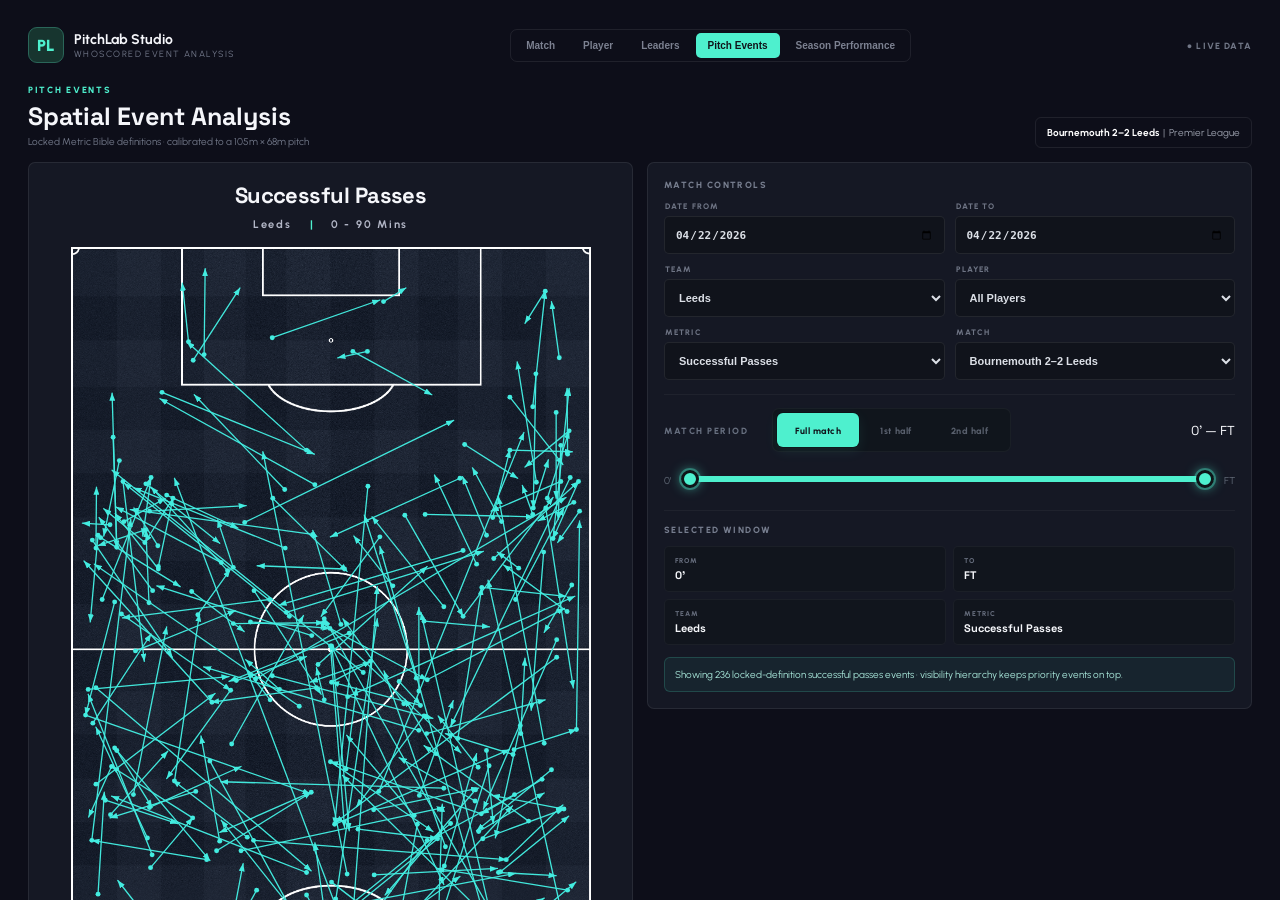
==== matches-compared.html @ 4f1cd459 "Add Matches Compared page shell" ====
<!doctype html>
<html lang="en">
<head>
<meta charset="utf-8">
<meta name="viewport" content="width=device-width,initial-scale=1">
<title>PitchLab — Matches Compared</title>
<style>html,body{margin:0;width:100%;height:100%;background:#0d0e19;overflow:hidden}iframe{display:block;width:100%;height:100%;border:0}</style>
</head>
<body>
<iframe id="pitchlab-compared" src="base.html?v=matches-compared-1" title="PitchLab Matches Compared"></iframe>
<script>
const frame=document.getElementById('pitchlab-compared');
frame.addEventListener('load',()=>{
  const doc=frame.contentDocument;if(!doc)return;
  const addCss=(href,key)=>{const el=doc.createElement('link');el.rel='stylesheet';el.href=href;el.dataset[key]='1';doc.head.appendChild(el)};
  const addJs=(src,key)=>new Promise((resolve,reject)=>{const el=doc.createElement('script');el.src=src;el.async=false;el.dataset[key]='1';el.onload=resolve;el.onerror=reject;doc.body.appendChild(el)});
  const V='matches-compared-1';
  ['ui-integration.css','ui-polish.css','ui-v31-fixes.css','ui-matches-compared.css'].forEach((s,i)=>addCss(`${s}?v=${V}`,`mcc${i}`));
  const scripts=['ui-carry-metrics.js','ui-extra-metrics.js','ui-golden-metrics-v2.js','ui-possession-golden.js','ui-touch-metrics-fix.js','ui-passing-metrics-golden.js','ui-metric-bible-sync.js','ui-gold-passing-family.js','ui-forward-pass-definition.js','ui-long-pass-definition.js','ui-progressive-pass-definition.js','ui-penalty-box-pass-definition.js','ui-penalty-area-entries-gold.js','ui-gold-simple-event-family.js','ui-open-play-cross-definition.js','ui-throw-in-touch-territory-definition.js','ui-takeon-corner-definition.js','ui-goal-family-definition.js','ui-defensive-residual-definition.js','ui-gold-recovery-duels-family.js','ui-gold-attacking-family.js','ui-final-third-entries-gold.js','ui-action-outcome-definition.js','ui-team-metric-bible.js','ui-season-nav.js','ui-matches-compared.js'];
  (async()=>{for(let i=0;i<scripts.length;i++)await addJs(`${scripts[i]}?v=${V}`,`mcj${i}`)})().catch(err=>console.error('[PitchLab Matches Compared]',err));
});
</script>
</body>
</html>
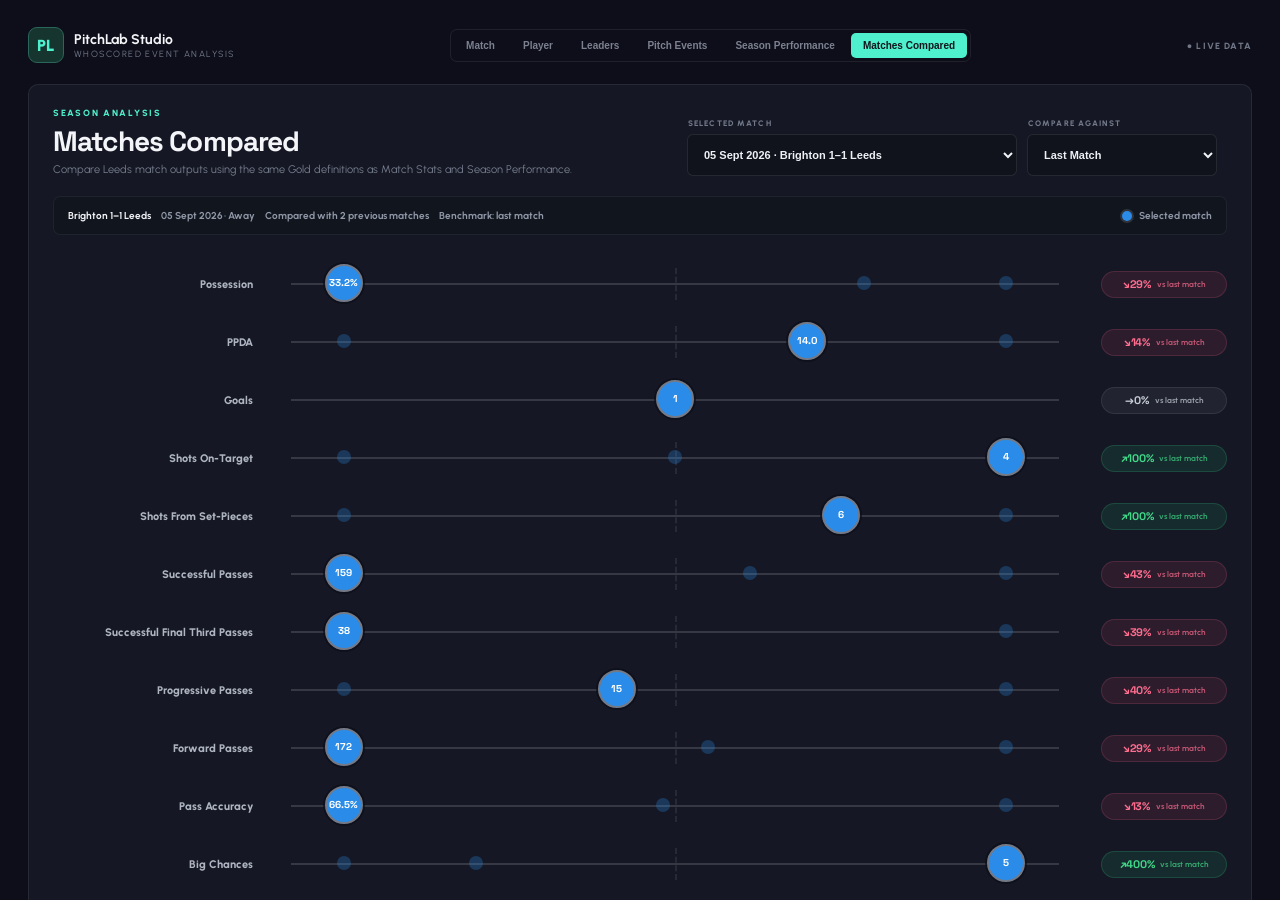
==== commit c4b33092: "Bump Matches Compared cache" ====
--- a/matches-compared.html
+++ b/matches-compared.html
@@ -7,14 +7,14 @@
 <style>html,body{margin:0;width:100%;height:100%;background:#0d0e19;overflow:hidden}iframe{display:block;width:100%;height:100%;border:0}</style>
 </head>
 <body>
-<iframe id="pitchlab-compared" src="base.html?v=matches-compared-1" title="PitchLab Matches Compared"></iframe>
+<iframe id="pitchlab-compared" src="base.html?v=matches-compared-2" title="PitchLab Matches Compared"></iframe>
 <script>
 const frame=document.getElementById('pitchlab-compared');
 frame.addEventListener('load',()=>{
   const doc=frame.contentDocument;if(!doc)return;
   const addCss=(href,key)=>{const el=doc.createElement('link');el.rel='stylesheet';el.href=href;el.dataset[key]='1';doc.head.appendChild(el)};
   const addJs=(src,key)=>new Promise((resolve,reject)=>{const el=doc.createElement('script');el.src=src;el.async=false;el.dataset[key]='1';el.onload=resolve;el.onerror=reject;doc.body.appendChild(el)});
-  const V='matches-compared-1';
+  const V='matches-compared-2';
   ['ui-integration.css','ui-polish.css','ui-v31-fixes.css','ui-matches-compared.css'].forEach((s,i)=>addCss(`${s}?v=${V}`,`mcc${i}`));
   const scripts=['ui-carry-metrics.js','ui-extra-metrics.js','ui-golden-metrics-v2.js','ui-possession-golden.js','ui-touch-metrics-fix.js','ui-passing-metrics-golden.js','ui-metric-bible-sync.js','ui-gold-passing-family.js','ui-forward-pass-definition.js','ui-long-pass-definition.js','ui-progressive-pass-definition.js','ui-penalty-box-pass-definition.js','ui-penalty-area-entries-gold.js','ui-gold-simple-event-family.js','ui-open-play-cross-definition.js','ui-throw-in-touch-territory-definition.js','ui-takeon-corner-definition.js','ui-goal-family-definition.js','ui-defensive-residual-definition.js','ui-gold-recovery-duels-family.js','ui-gold-attacking-family.js','ui-final-third-entries-gold.js','ui-action-outcome-definition.js','ui-team-metric-bible.js','ui-season-nav.js','ui-matches-compared.js'];
   (async()=>{for(let i=0;i<scripts.length;i++)await addJs(`${scripts[i]}?v=${V}`,`mcj${i}`)})().catch(err=>console.error('[PitchLab Matches Compared]',err));
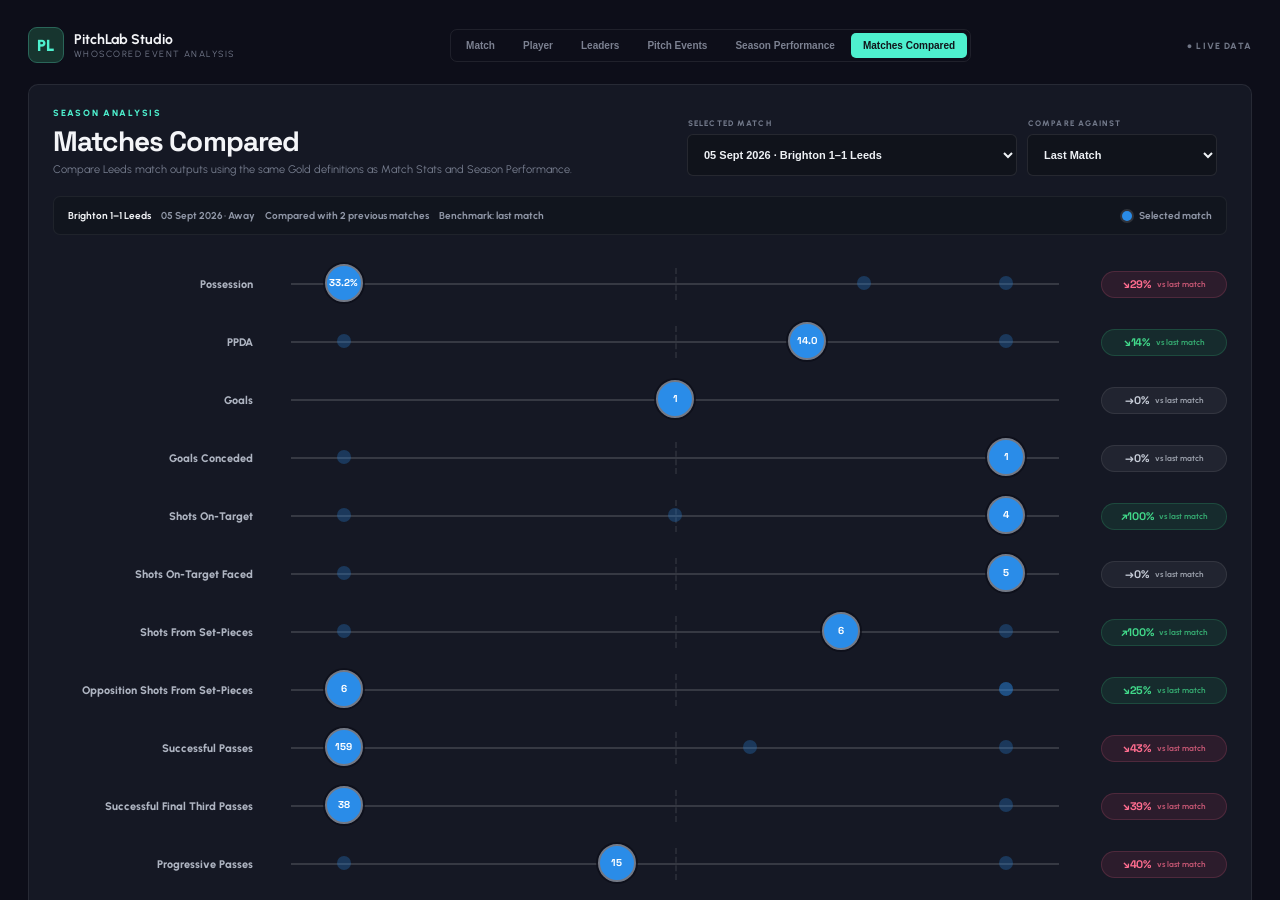
==== commit 727544d1: "Bump Matches Compared defensive cache" ====
--- a/matches-compared.html
+++ b/matches-compared.html
@@ -7,14 +7,14 @@
 <style>html,body{margin:0;width:100%;height:100%;background:#0d0e19;overflow:hidden}iframe{display:block;width:100%;height:100%;border:0}</style>
 </head>
 <body>
-<iframe id="pitchlab-compared" src="base.html?v=matches-compared-2" title="PitchLab Matches Compared"></iframe>
+<iframe id="pitchlab-compared" src="base.html?v=matches-compared-3" title="PitchLab Matches Compared"></iframe>
 <script>
 const frame=document.getElementById('pitchlab-compared');
 frame.addEventListener('load',()=>{
   const doc=frame.contentDocument;if(!doc)return;
   const addCss=(href,key)=>{const el=doc.createElement('link');el.rel='stylesheet';el.href=href;el.dataset[key]='1';doc.head.appendChild(el)};
   const addJs=(src,key)=>new Promise((resolve,reject)=>{const el=doc.createElement('script');el.src=src;el.async=false;el.dataset[key]='1';el.onload=resolve;el.onerror=reject;doc.body.appendChild(el)});
-  const V='matches-compared-2';
+  const V='matches-compared-3';
   ['ui-integration.css','ui-polish.css','ui-v31-fixes.css','ui-matches-compared.css'].forEach((s,i)=>addCss(`${s}?v=${V}`,`mcc${i}`));
   const scripts=['ui-carry-metrics.js','ui-extra-metrics.js','ui-golden-metrics-v2.js','ui-possession-golden.js','ui-touch-metrics-fix.js','ui-passing-metrics-golden.js','ui-metric-bible-sync.js','ui-gold-passing-family.js','ui-forward-pass-definition.js','ui-long-pass-definition.js','ui-progressive-pass-definition.js','ui-penalty-box-pass-definition.js','ui-penalty-area-entries-gold.js','ui-gold-simple-event-family.js','ui-open-play-cross-definition.js','ui-throw-in-touch-territory-definition.js','ui-takeon-corner-definition.js','ui-goal-family-definition.js','ui-defensive-residual-definition.js','ui-gold-recovery-duels-family.js','ui-gold-attacking-family.js','ui-final-third-entries-gold.js','ui-action-outcome-definition.js','ui-team-metric-bible.js','ui-season-nav.js','ui-matches-compared.js'];
   (async()=>{for(let i=0;i<scripts.length;i++)await addJs(`${scripts[i]}?v=${V}`,`mcj${i}`)})().catch(err=>console.error('[PitchLab Matches Compared]',err));
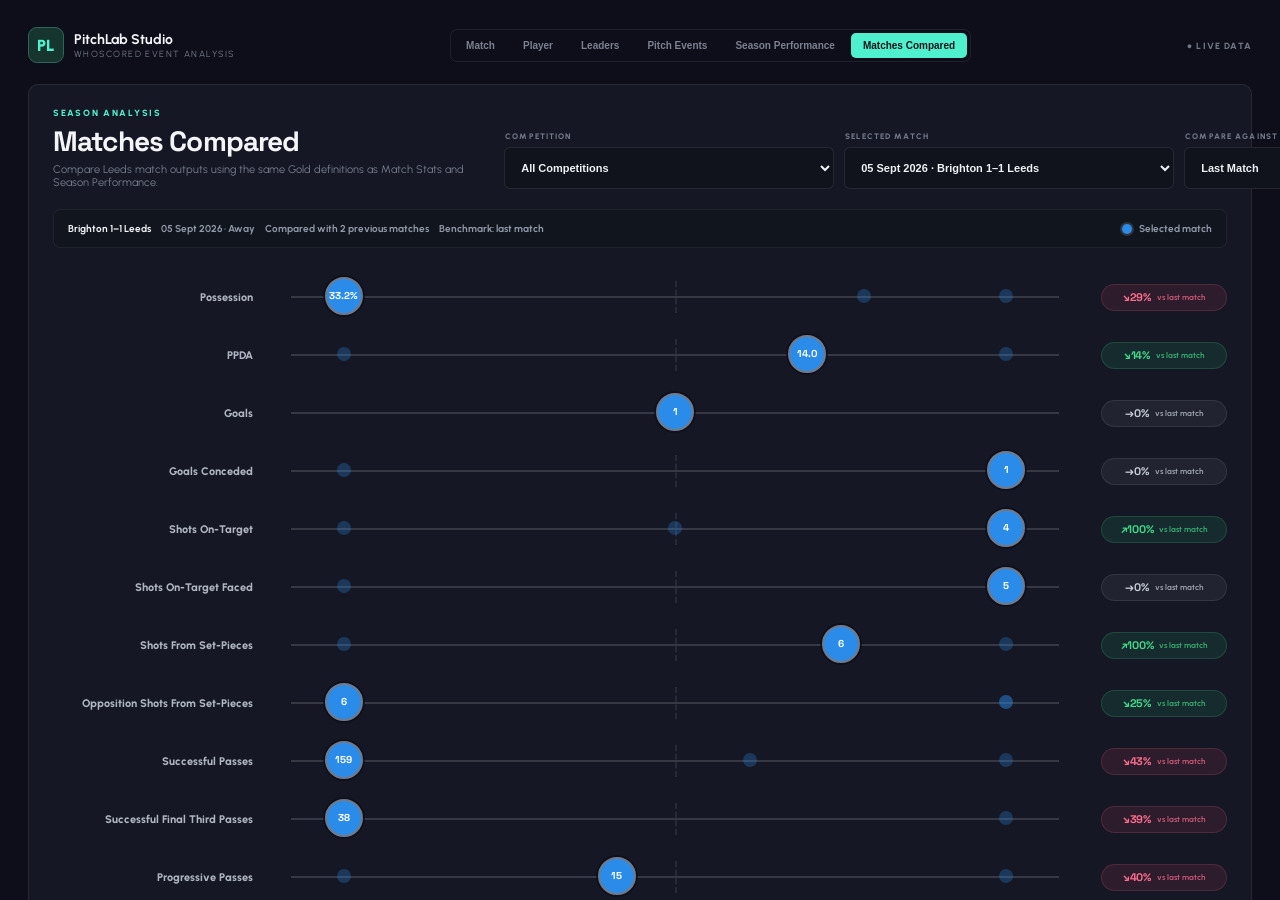
==== commit 77916dbf: "Load competition filter on Matches Compared" ====
--- a/matches-compared.html
+++ b/matches-compared.html
@@ -7,16 +7,16 @@
 <style>html,body{margin:0;width:100%;height:100%;background:#0d0e19;overflow:hidden}iframe{display:block;width:100%;height:100%;border:0}</style>
 </head>
 <body>
-<iframe id="pitchlab-compared" src="base.html?v=matches-compared-3" title="PitchLab Matches Compared"></iframe>
+<iframe id="pitchlab-compared" src="base.html?v=matches-compared-4" title="PitchLab Matches Compared"></iframe>
 <script>
 const frame=document.getElementById('pitchlab-compared');
 frame.addEventListener('load',()=>{
   const doc=frame.contentDocument;if(!doc)return;
   const addCss=(href,key)=>{const el=doc.createElement('link');el.rel='stylesheet';el.href=href;el.dataset[key]='1';doc.head.appendChild(el)};
   const addJs=(src,key)=>new Promise((resolve,reject)=>{const el=doc.createElement('script');el.src=src;el.async=false;el.dataset[key]='1';el.onload=resolve;el.onerror=reject;doc.body.appendChild(el)});
-  const V='matches-compared-3';
+  const V='matches-compared-4';
   ['ui-integration.css','ui-polish.css','ui-v31-fixes.css','ui-matches-compared.css'].forEach((s,i)=>addCss(`${s}?v=${V}`,`mcc${i}`));
-  const scripts=['ui-carry-metrics.js','ui-extra-metrics.js','ui-golden-metrics-v2.js','ui-possession-golden.js','ui-touch-metrics-fix.js','ui-passing-metrics-golden.js','ui-metric-bible-sync.js','ui-gold-passing-family.js','ui-forward-pass-definition.js','ui-long-pass-definition.js','ui-progressive-pass-definition.js','ui-penalty-box-pass-definition.js','ui-penalty-area-entries-gold.js','ui-gold-simple-event-family.js','ui-open-play-cross-definition.js','ui-throw-in-touch-territory-definition.js','ui-takeon-corner-definition.js','ui-goal-family-definition.js','ui-defensive-residual-definition.js','ui-gold-recovery-duels-family.js','ui-gold-attacking-family.js','ui-final-third-entries-gold.js','ui-action-outcome-definition.js','ui-team-metric-bible.js','ui-season-nav.js','ui-matches-compared.js'];
+  const scripts=['ui-carry-metrics.js','ui-extra-metrics.js','ui-golden-metrics-v2.js','ui-possession-golden.js','ui-touch-metrics-fix.js','ui-passing-metrics-golden.js','ui-metric-bible-sync.js','ui-gold-passing-family.js','ui-forward-pass-definition.js','ui-long-pass-definition.js','ui-progressive-pass-definition.js','ui-penalty-box-pass-definition.js','ui-penalty-area-entries-gold.js','ui-gold-simple-event-family.js','ui-open-play-cross-definition.js','ui-throw-in-touch-territory-definition.js','ui-takeon-corner-definition.js','ui-goal-family-definition.js','ui-defensive-residual-definition.js','ui-gold-recovery-duels-family.js','ui-gold-attacking-family.js','ui-final-third-entries-gold.js','ui-action-outcome-definition.js','ui-team-metric-bible.js','ui-season-nav.js','ui-matches-compared.js','ui-season-competition-filter.js'];
   (async()=>{for(let i=0;i<scripts.length;i++)await addJs(`${scripts[i]}?v=${V}`,`mcj${i}`)})().catch(err=>console.error('[PitchLab Matches Compared]',err));
 });
 </script>
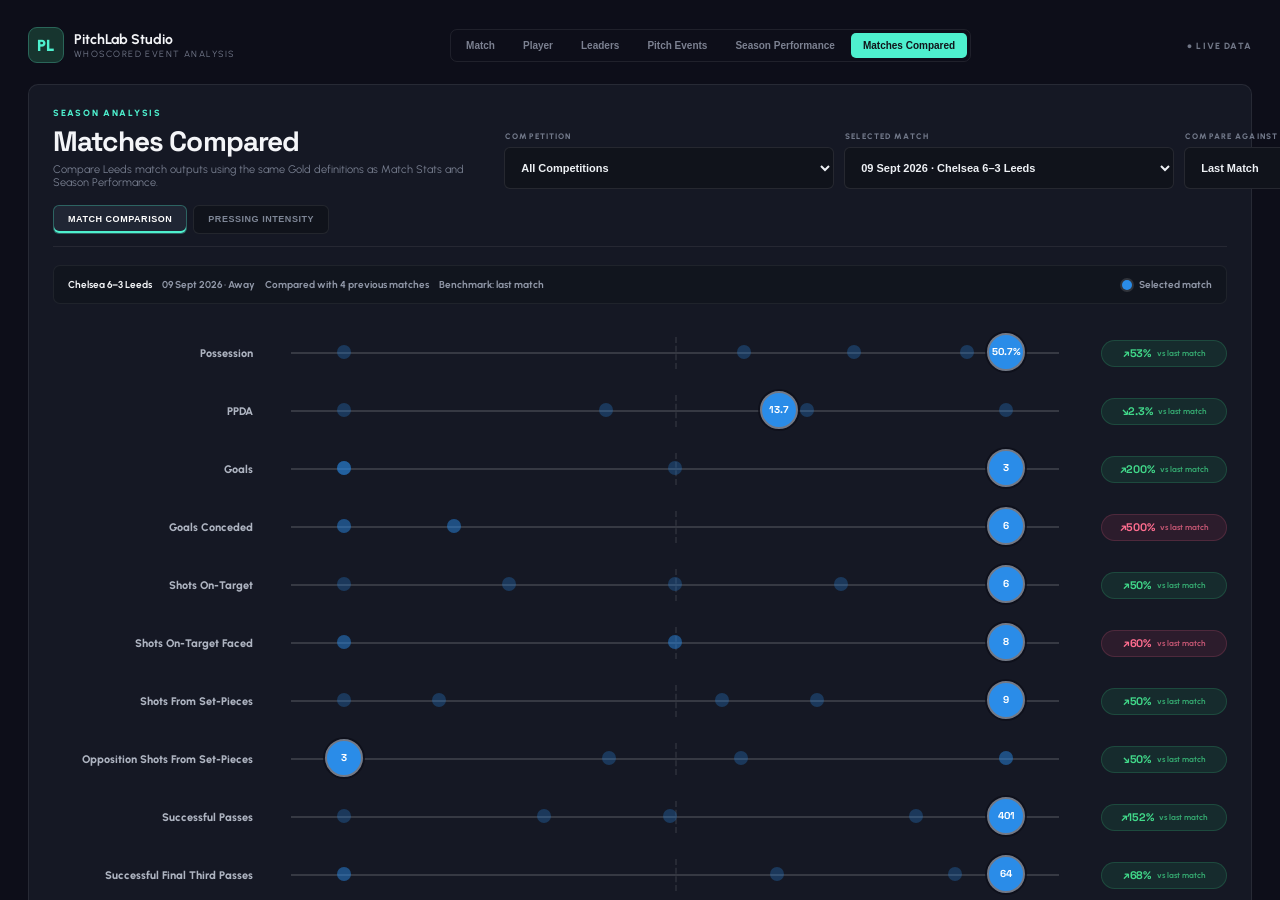
==== commit 3aa18aec: "Wire pressing intensity into Matches Compared" ====
--- a/matches-compared.html
+++ b/matches-compared.html
@@ -7,16 +7,16 @@
 <style>html,body{margin:0;width:100%;height:100%;background:#0d0e19;overflow:hidden}iframe{display:block;width:100%;height:100%;border:0}</style>
 </head>
 <body>
-<iframe id="pitchlab-compared" src="base.html?v=matches-compared-4" title="PitchLab Matches Compared"></iframe>
+<iframe id="pitchlab-compared" src="base.html?v=matches-compared-5" title="PitchLab Matches Compared"></iframe>
 <script>
 const frame=document.getElementById('pitchlab-compared');
 frame.addEventListener('load',()=>{
   const doc=frame.contentDocument;if(!doc)return;
   const addCss=(href,key)=>{const el=doc.createElement('link');el.rel='stylesheet';el.href=href;el.dataset[key]='1';doc.head.appendChild(el)};
   const addJs=(src,key)=>new Promise((resolve,reject)=>{const el=doc.createElement('script');el.src=src;el.async=false;el.dataset[key]='1';el.onload=resolve;el.onerror=reject;doc.body.appendChild(el)});
-  const V='matches-compared-4';
-  ['ui-integration.css','ui-polish.css','ui-v31-fixes.css','ui-matches-compared.css'].forEach((s,i)=>addCss(`${s}?v=${V}`,`mcc${i}`));
-  const scripts=['ui-carry-metrics.js','ui-extra-metrics.js','ui-golden-metrics-v2.js','ui-possession-golden.js','ui-touch-metrics-fix.js','ui-passing-metrics-golden.js','ui-metric-bible-sync.js','ui-gold-passing-family.js','ui-forward-pass-definition.js','ui-long-pass-definition.js','ui-progressive-pass-definition.js','ui-penalty-box-pass-definition.js','ui-penalty-area-entries-gold.js','ui-gold-simple-event-family.js','ui-open-play-cross-definition.js','ui-throw-in-touch-territory-definition.js','ui-takeon-corner-definition.js','ui-goal-family-definition.js','ui-defensive-residual-definition.js','ui-gold-recovery-duels-family.js','ui-gold-attacking-family.js','ui-final-third-entries-gold.js','ui-action-outcome-definition.js','ui-team-metric-bible.js','ui-season-nav.js','ui-matches-compared.js','ui-season-competition-filter.js'];
+  const V='matches-compared-5';
+  ['ui-integration.css','ui-polish.css','ui-v31-fixes.css','ui-matches-compared.css','ui-matches-compared-pressing.css'].forEach((s,i)=>addCss(`${s}?v=${V}`,`mcc${i}`));
+  const scripts=['ui-carry-metrics.js','ui-extra-metrics.js','ui-golden-metrics-v2.js','ui-possession-golden.js','ui-touch-metrics-fix.js','ui-passing-metrics-golden.js','ui-metric-bible-sync.js','ui-gold-passing-family.js','ui-forward-pass-definition.js','ui-long-pass-definition.js','ui-progressive-pass-definition.js','ui-penalty-box-pass-definition.js','ui-penalty-area-entries-gold.js','ui-gold-simple-event-family.js','ui-open-play-cross-definition.js','ui-throw-in-touch-territory-definition.js','ui-takeon-corner-definition.js','ui-goal-family-definition.js','ui-defensive-residual-definition.js','ui-gold-recovery-duels-family.js','ui-gold-attacking-family.js','ui-final-third-entries-gold.js','ui-action-outcome-definition.js','ui-team-metric-bible.js','ui-season-nav.js','ui-matches-compared.js','ui-season-competition-filter.js','ui-matches-compared-pressing.js'];
   (async()=>{for(let i=0;i<scripts.length;i++)await addJs(`${scripts[i]}?v=${V}`,`mcj${i}`)})().catch(err=>console.error('[PitchLab Matches Compared]',err));
 });
 </script>
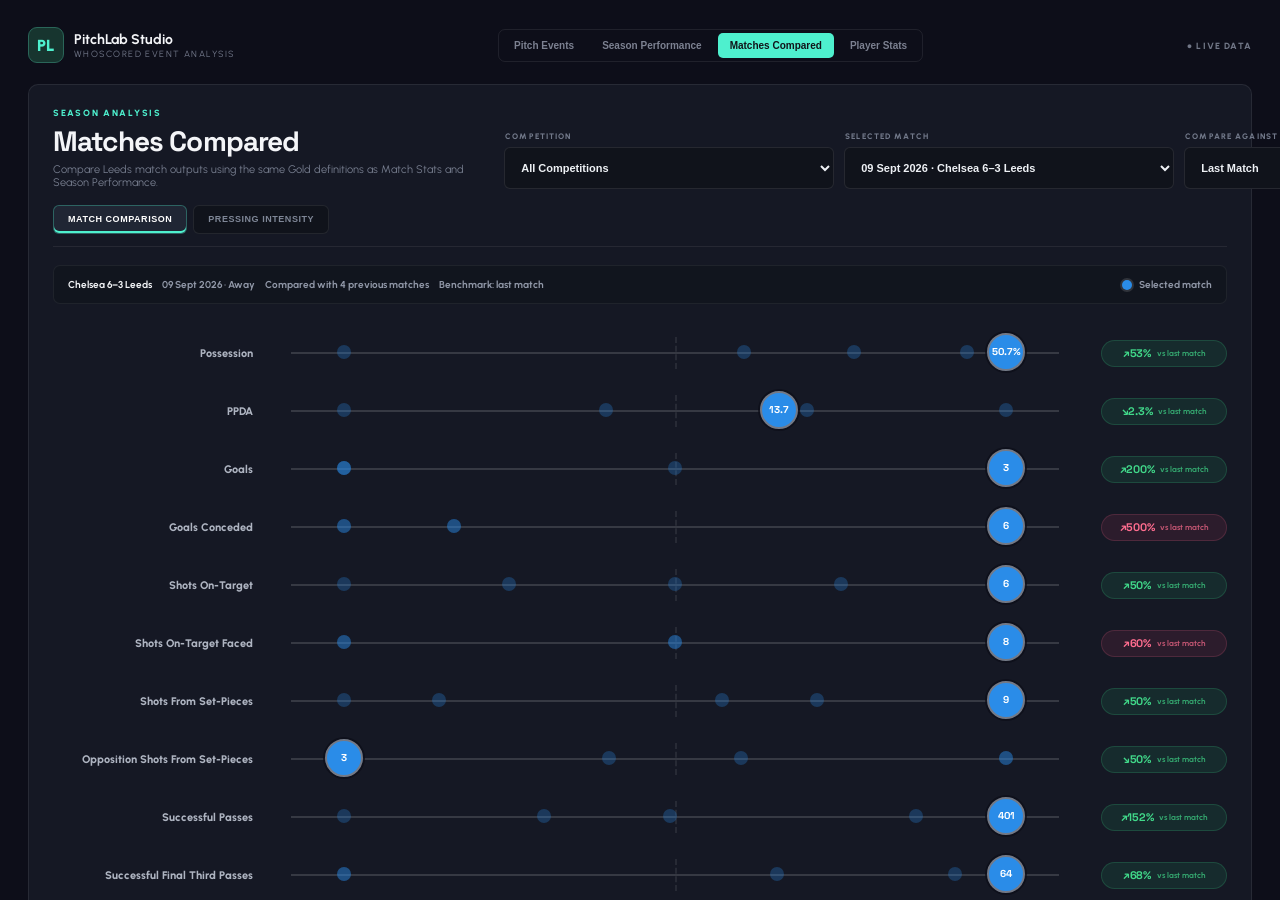
==== commit 0109051d: "Refresh Matches Compared nav cache" ====
--- a/matches-compared.html
+++ b/matches-compared.html
@@ -7,14 +7,14 @@
 <style>html,body{margin:0;width:100%;height:100%;background:#0d0e19;overflow:hidden}iframe{display:block;width:100%;height:100%;border:0}</style>
 </head>
 <body>
-<iframe id="pitchlab-compared" src="base.html?v=matches-compared-5" title="PitchLab Matches Compared"></iframe>
+<iframe id="pitchlab-compared" src="base.html?v=metrics-128" title="PitchLab Matches Compared"></iframe>
 <script>
 const frame=document.getElementById('pitchlab-compared');
 frame.addEventListener('load',()=>{
   const doc=frame.contentDocument;if(!doc)return;
   const addCss=(href,key)=>{const el=doc.createElement('link');el.rel='stylesheet';el.href=href;el.dataset[key]='1';doc.head.appendChild(el)};
   const addJs=(src,key)=>new Promise((resolve,reject)=>{const el=doc.createElement('script');el.src=src;el.async=false;el.dataset[key]='1';el.onload=resolve;el.onerror=reject;doc.body.appendChild(el)});
-  const V='matches-compared-5';
+  const V='metrics-128';
   ['ui-integration.css','ui-polish.css','ui-v31-fixes.css','ui-matches-compared.css','ui-matches-compared-pressing.css'].forEach((s,i)=>addCss(`${s}?v=${V}`,`mcc${i}`));
   const scripts=['ui-carry-metrics.js','ui-extra-metrics.js','ui-golden-metrics-v2.js','ui-possession-golden.js','ui-touch-metrics-fix.js','ui-passing-metrics-golden.js','ui-metric-bible-sync.js','ui-gold-passing-family.js','ui-forward-pass-definition.js','ui-long-pass-definition.js','ui-progressive-pass-definition.js','ui-penalty-box-pass-definition.js','ui-penalty-area-entries-gold.js','ui-gold-simple-event-family.js','ui-open-play-cross-definition.js','ui-throw-in-touch-territory-definition.js','ui-takeon-corner-definition.js','ui-goal-family-definition.js','ui-defensive-residual-definition.js','ui-gold-recovery-duels-family.js','ui-gold-attacking-family.js','ui-final-third-entries-gold.js','ui-action-outcome-definition.js','ui-team-metric-bible.js','ui-season-nav.js','ui-matches-compared.js','ui-season-competition-filter.js','ui-matches-compared-pressing.js'];
   (async()=>{for(let i=0;i<scripts.length;i++)await addJs(`${scripts[i]}?v=${V}`,`mcj${i}`)})().catch(err=>console.error('[PitchLab Matches Compared]',err));
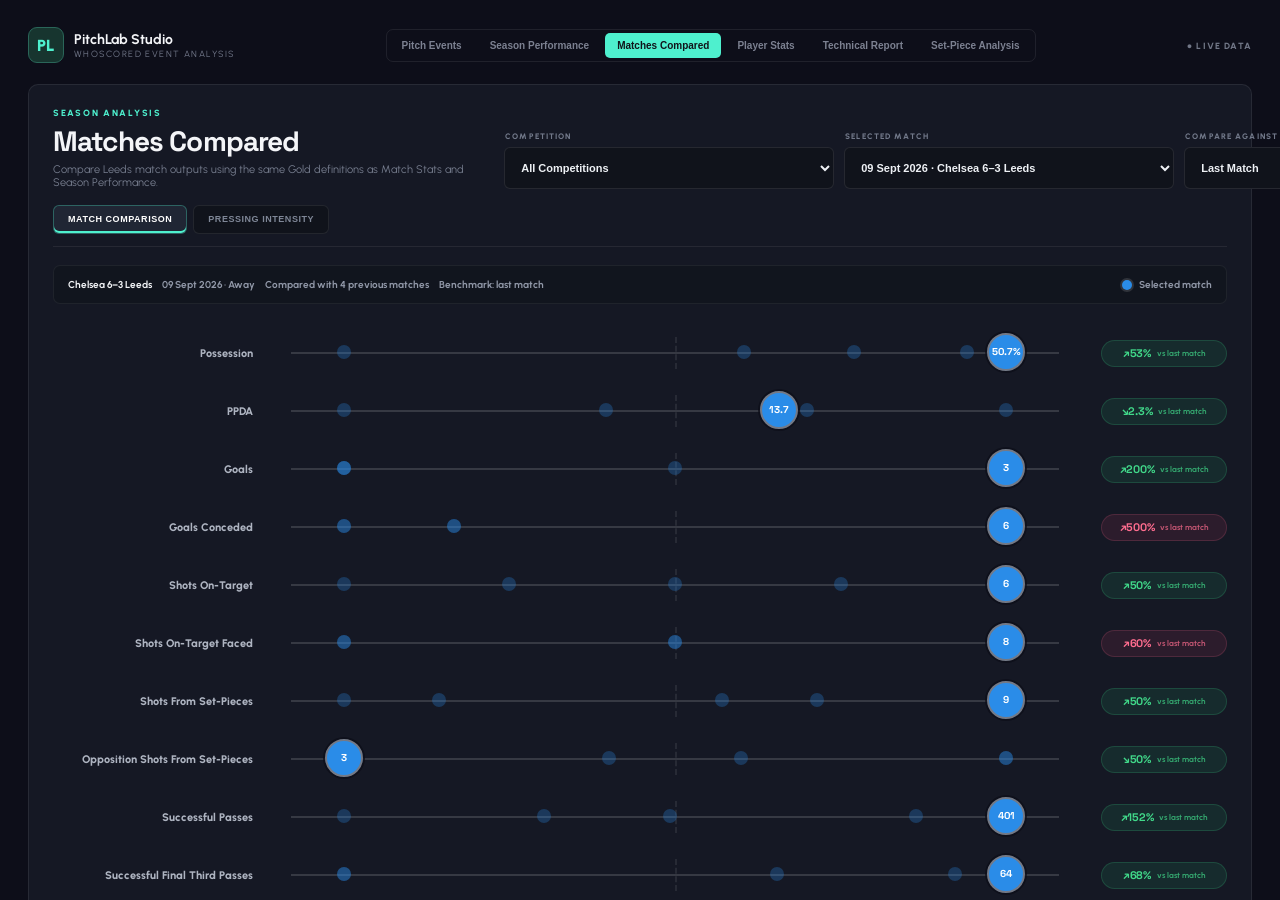
==== commit debcf078: "Load shared Gold PPDA definition" ====
--- a/matches-compared.html
+++ b/matches-compared.html
@@ -7,16 +7,16 @@
 <style>html,body{margin:0;width:100%;height:100%;background:#0d0e19;overflow:hidden}iframe{display:block;width:100%;height:100%;border:0}</style>
 </head>
 <body>
-<iframe id="pitchlab-compared" src="base.html?v=metrics-128" title="PitchLab Matches Compared"></iframe>
+<iframe id="pitchlab-compared" src="base.html?v=metrics-144" title="PitchLab Matches Compared"></iframe>
 <script>
 const frame=document.getElementById('pitchlab-compared');
 frame.addEventListener('load',()=>{
   const doc=frame.contentDocument;if(!doc)return;
   const addCss=(href,key)=>{const el=doc.createElement('link');el.rel='stylesheet';el.href=href;el.dataset[key]='1';doc.head.appendChild(el)};
   const addJs=(src,key)=>new Promise((resolve,reject)=>{const el=doc.createElement('script');el.src=src;el.async=false;el.dataset[key]='1';el.onload=resolve;el.onerror=reject;doc.body.appendChild(el)});
-  const V='metrics-128';
+  const V='metrics-144';
   ['ui-integration.css','ui-polish.css','ui-v31-fixes.css','ui-matches-compared.css','ui-matches-compared-pressing.css'].forEach((s,i)=>addCss(`${s}?v=${V}`,`mcc${i}`));
-  const scripts=['ui-carry-metrics.js','ui-extra-metrics.js','ui-golden-metrics-v2.js','ui-possession-golden.js','ui-touch-metrics-fix.js','ui-passing-metrics-golden.js','ui-metric-bible-sync.js','ui-gold-passing-family.js','ui-forward-pass-definition.js','ui-long-pass-definition.js','ui-progressive-pass-definition.js','ui-penalty-box-pass-definition.js','ui-penalty-area-entries-gold.js','ui-gold-simple-event-family.js','ui-open-play-cross-definition.js','ui-throw-in-touch-territory-definition.js','ui-takeon-corner-definition.js','ui-goal-family-definition.js','ui-defensive-residual-definition.js','ui-gold-recovery-duels-family.js','ui-gold-attacking-family.js','ui-final-third-entries-gold.js','ui-action-outcome-definition.js','ui-team-metric-bible.js','ui-season-nav.js','ui-matches-compared.js','ui-season-competition-filter.js','ui-matches-compared-pressing.js'];
+  const scripts=['ui-carry-metrics.js','ui-extra-metrics.js','ui-golden-metrics-v2.js','ui-possession-golden.js','ui-touch-metrics-fix.js','ui-passing-metrics-golden.js','ui-metric-bible-sync.js','ui-gold-passing-family.js','ui-forward-pass-definition.js','ui-long-pass-definition.js','ui-progressive-pass-definition.js','ui-penalty-box-pass-definition.js','ui-penalty-area-entries-gold.js','ui-gold-simple-event-family.js','ui-open-play-cross-definition.js','ui-throw-in-touch-territory-definition.js','ui-takeon-corner-definition.js','ui-goal-family-definition.js','ui-defensive-residual-definition.js','ui-gold-recovery-duels-family.js','ui-gold-attacking-family.js','ui-final-third-entries-gold.js','ui-action-outcome-definition.js','ui-team-metric-bible.js','ui-season-nav.js','ui-matches-compared.js','ui-season-competition-filter.js','ui-ppda-gold.js','ui-matches-compared-pressing.js'];
   (async()=>{for(let i=0;i<scripts.length;i++)await addJs(`${scripts[i]}?v=${V}`,`mcj${i}`)})().catch(err=>console.error('[PitchLab Matches Compared]',err));
 });
 </script>
